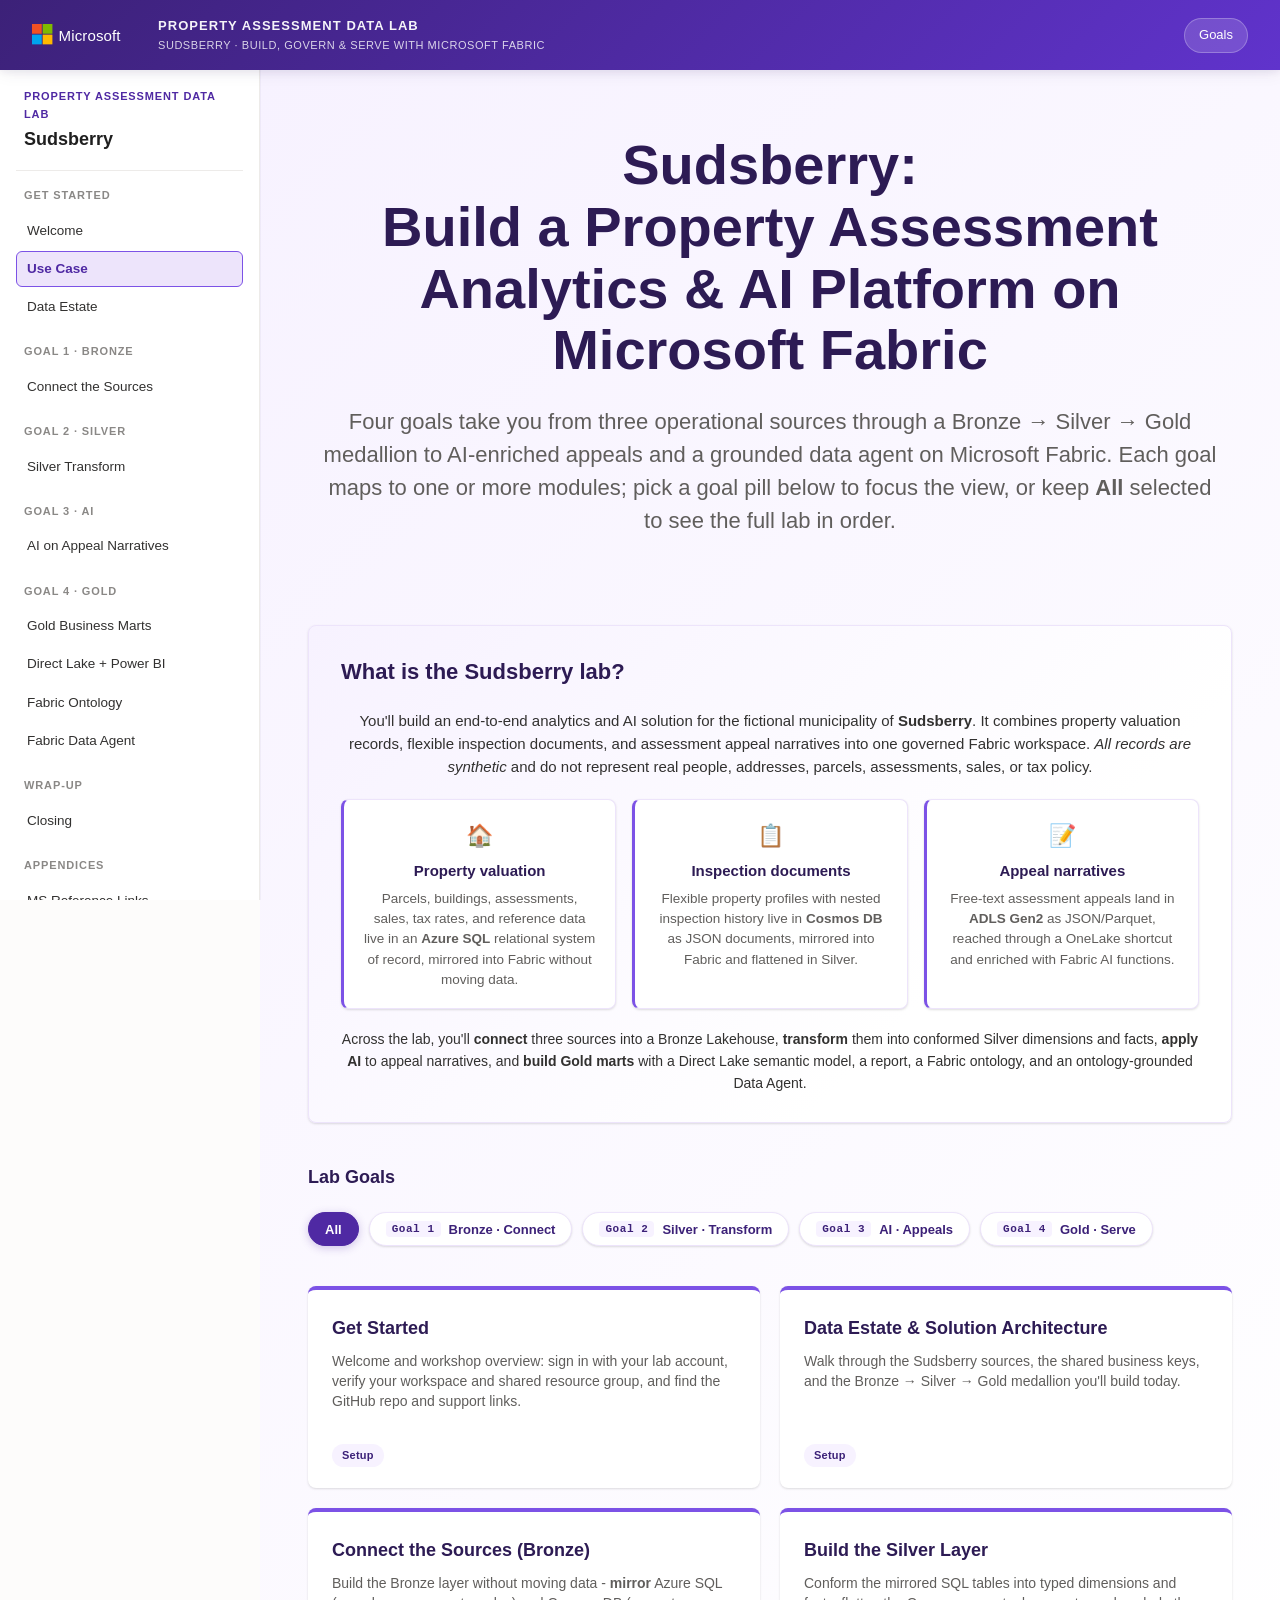
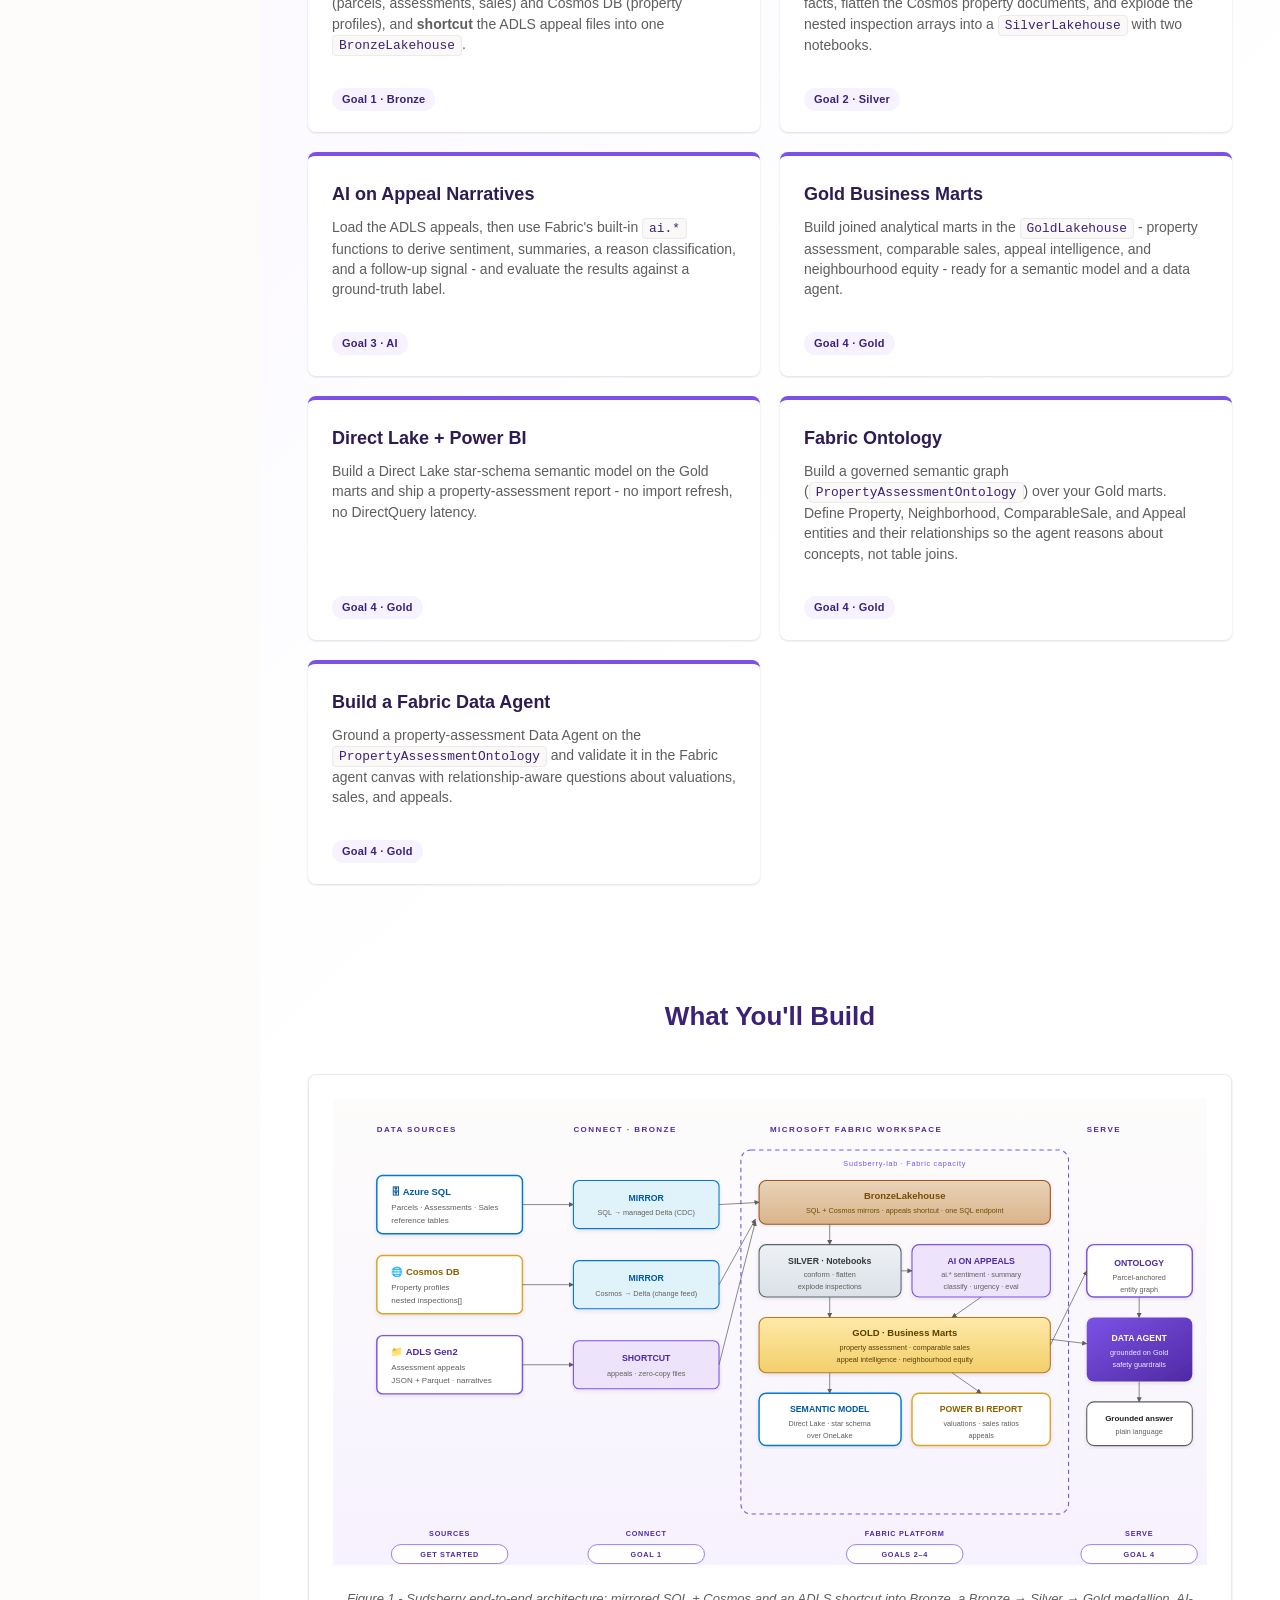
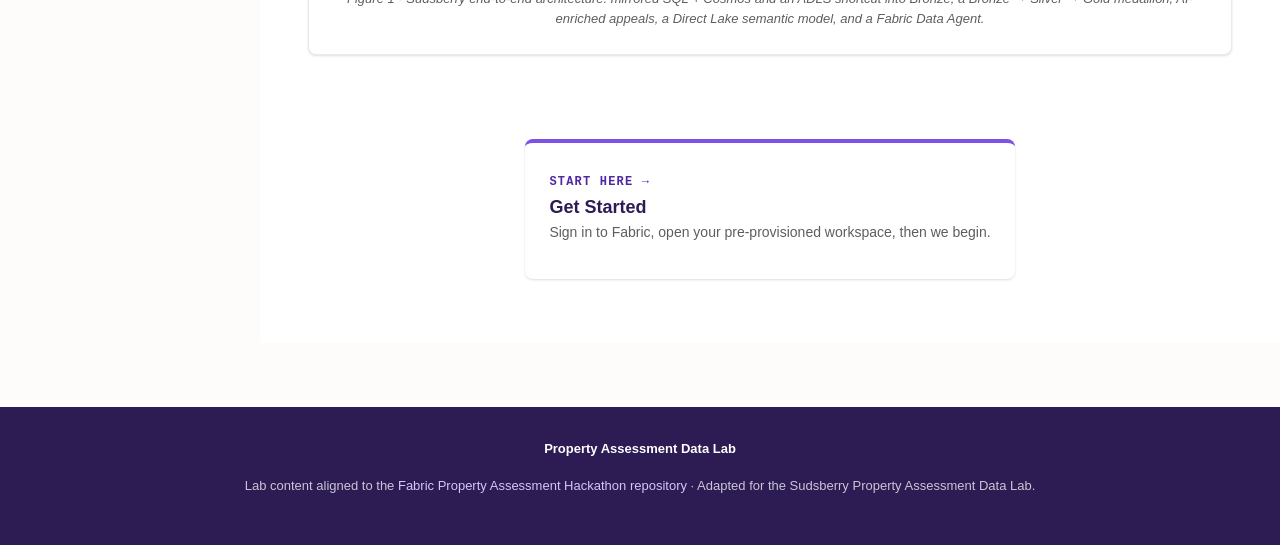
==== index.html @ 317b2f89 "Sudsberry Property Assessment Data Lab site" ====
<!DOCTYPE html>
<html lang="en">
<head>
    <meta charset="UTF-8" />
    <meta name="viewport" content="width=device-width, initial-scale=1.0" />
    <title>Property Assessment Data Lab - Hands-On Lab</title>
    <link rel="stylesheet" href="assets/css/data-lab.css" />
    <script src="assets/js/print.js" defer></script>
</head>
<body>

<header class="site-header">
    <div class="brand">
        <img class="ms-logo" src="assets/images/logo-msft.svg" alt="Microsoft" />
        <div>
            <div class="event-title">Property Assessment Data Lab</div>
            <div class="event-subtitle">Sudsberry &middot; Build, Govern &amp; Serve with Microsoft Fabric</div>
        </div>
    </div>
    <div class="module-pill">Goals</div>
</header>

<div class="cover">
    <h1>Sudsberry:<br/>Build a Property Assessment Analytics &amp; AI Platform on Microsoft Fabric</h1>
    <p class="cover-tagline">
        Four goals take you from three operational sources through a Bronze &rarr; Silver &rarr; Gold medallion
        to AI-enriched appeals and a grounded data agent on Microsoft Fabric. Each goal maps to one or more modules; pick a goal pill below
        to focus the view, or keep <strong>All</strong> selected to see the full lab in order.
    </p>

    <section class="use-case">
        <h2 class="use-case-heading">What is the Sudsberry lab?</h2>
        <p class="use-case-lead">
            You'll build an end-to-end analytics and AI solution for the fictional municipality of <strong>Sudsberry</strong>. It combines property valuation records, flexible inspection documents, and assessment appeal narratives into one governed Fabric workspace. <em>All records are synthetic</em> and do not represent real people, addresses, parcels, assessments, sales, or tax policy.
        </p>
        <div class="use-case-grid">
            <div class="use-case-card">
                <div class="uc-icon">🏠</div>
                <h3 class="uc-title">Property valuation</h3>
                <p class="uc-desc">Parcels, buildings, assessments, sales, tax rates, and reference data live in an <strong>Azure SQL</strong> relational system of record, mirrored into Fabric without moving data.</p>
            </div>
            <div class="use-case-card">
                <div class="uc-icon">📋</div>
                <h3 class="uc-title">Inspection documents</h3>
                <p class="uc-desc">Flexible property profiles with nested inspection history live in <strong>Cosmos DB</strong> as JSON documents, mirrored into Fabric and flattened in Silver.</p>
            </div>
            <div class="use-case-card">
                <div class="uc-icon">📝</div>
                <h3 class="uc-title">Appeal narratives</h3>
                <p class="uc-desc">Free-text assessment appeals land in <strong>ADLS Gen2</strong> as JSON/Parquet, reached through a OneLake shortcut and enriched with Fabric AI functions.</p>
            </div>
        </div>
        <p class="use-case-summary">
            Across the lab, you'll <strong>connect</strong> three sources into a Bronze Lakehouse, <strong>transform</strong> them into conformed Silver dimensions and facts, <strong>apply AI</strong> to appeal narratives, and <strong>build Gold marts</strong> with a Direct Lake semantic model, a report, a Fabric ontology, and an ontology-grounded Data Agent.
        </p>
    </section>

    <div class="goals-section">
        <h2 class="goals-heading">Lab Goals</h2>
        <div class="goal-pills" role="tablist" aria-label="Filter modules by goal">
            <button class="goal-pill active" type="button" data-goal="all"    aria-pressed="true">All</button>
            <button class="goal-pill"        type="button" data-goal="bronze" aria-pressed="false"><span class="gp-num">Goal 1</span> Bronze · Connect</button>
            <button class="goal-pill"        type="button" data-goal="silver" aria-pressed="false"><span class="gp-num">Goal 2</span> Silver · Transform</button>
            <button class="goal-pill"        type="button" data-goal="ai"     aria-pressed="false"><span class="gp-num">Goal 3</span> AI · Appeals</button>
            <button class="goal-pill"        type="button" data-goal="gold"   aria-pressed="false"><span class="gp-num">Goal 4</span> Gold · Serve</button>
        </div>
    </div>

    <div class="module-grid">

        <a class="module-card" data-goals="setup" href="module-0-setup.html">
            <h3 class="mc-title">Get Started</h3>
            <p class="mc-desc">
                Welcome and workshop overview: sign in with your lab account, verify your workspace and
                shared resource group, and find the GitHub repo and support links.
            </p>
            <div class="mc-goals"><span class="mc-goal-tag">Setup</span></div>
        </a>

        <a class="module-card" data-goals="setup" href="module-1-workspace-tour.html">
            <h3 class="mc-title">Data Estate &amp; Solution Architecture</h3>
            <p class="mc-desc">
                Walk through the Sudsberry sources, the shared business keys, and the
                Bronze &rarr; Silver &rarr; Gold medallion you'll build today.
            </p>
            <div class="mc-goals"><span class="mc-goal-tag">Setup</span></div>
        </a>

        <a class="module-card" data-goals="bronze" href="module-2-bronze-ingestion.html">
            <h3 class="mc-title">Connect the Sources (Bronze)</h3>
            <p class="mc-desc">
                Build the Bronze layer without moving data - <strong>mirror</strong> Azure SQL (parcels,
                assessments, sales) and Cosmos DB (property profiles), and <strong>shortcut</strong> the ADLS
                appeal files into one <code>BronzeLakehouse</code>.
            </p>
            <div class="mc-goals"><span class="mc-goal-tag">Goal 1 · Bronze</span></div>
        </a>

        <a class="module-card" data-goals="silver" href="module-3-silver-transform.html">
            <h3 class="mc-title">Build the Silver Layer</h3>
            <p class="mc-desc">
                Conform the mirrored SQL tables into typed dimensions and facts, flatten the Cosmos
                property documents, and explode the nested inspection arrays into a
                <code>SilverLakehouse</code> with two notebooks.
            </p>
            <div class="mc-goals"><span class="mc-goal-tag">Goal 2 · Silver</span></div>
        </a>

        <a class="module-card" data-goals="ai" href="module-4-ai-insights.html">
            <h3 class="mc-title">AI on Appeal Narratives</h3>
            <p class="mc-desc">
                Load the ADLS appeals, then use Fabric's built-in <code>ai.*</code> functions to derive
                sentiment, summaries, a reason classification, and a follow-up signal - and evaluate the results
                against a ground-truth label.
            </p>
            <div class="mc-goals"><span class="mc-goal-tag">Goal 3 · AI</span></div>
        </a>

        <a class="module-card" data-goals="gold" href="module-5-gold-marts.html">
            <h3 class="mc-title">Gold Business Marts</h3>
            <p class="mc-desc">
                Build joined analytical marts in the <code>GoldLakehouse</code> - property assessment,
                comparable sales, appeal intelligence, and neighbourhood equity - ready for a semantic
                model and a data agent.
            </p>
            <div class="mc-goals"><span class="mc-goal-tag">Goal 4 · Gold</span></div>
        </a>

        <a class="module-card" data-goals="gold" href="module-6-direct-lake.html">
            <h3 class="mc-title">Direct Lake + Power BI</h3>
            <p class="mc-desc">
                Build a Direct Lake star-schema semantic model on the Gold marts and ship a
                property-assessment report - no import refresh, no DirectQuery latency.
            </p>
            <div class="mc-goals"><span class="mc-goal-tag">Goal 4 · Gold</span></div>
        </a>

        <a class="module-card" data-goals="gold" href="module-7-ontologies.html">
            <h3 class="mc-title">Fabric Ontology</h3>
            <p class="mc-desc">
                Build a governed semantic graph (<code>PropertyAssessmentOntology</code>) over your Gold marts. Define
                Property, Neighborhood, ComparableSale, and Appeal entities and their relationships so the agent reasons
                about concepts, not table joins.
            </p>
            <div class="mc-goals"><span class="mc-goal-tag">Goal 4 · Gold</span></div>
        </a>

        <a class="module-card" data-goals="gold" href="module-8-data-agents.html">
            <h3 class="mc-title">Build a Fabric Data Agent</h3>
            <p class="mc-desc">
                Ground a property-assessment Data Agent on the <code>PropertyAssessmentOntology</code> and validate it in the
                Fabric agent canvas with relationship-aware questions about valuations, sales, and appeals.
            </p>
            <div class="mc-goals"><span class="mc-goal-tag">Goal 4 · Gold</span></div>
        </a>

    </div>

    <div style="margin-top: 64px; max-width: 1400px; width: 100%;">
        <h2 style="text-align: center; border: none;">What You'll Build</h2>
        <div class="diagram">
            <object type="image/svg+xml" data="assets/images/architecture-overview.svg" style="width:100%;">
                Architecture diagram
            </object>
            <div class="caption">
                Figure 1 - Sudsberry end-to-end architecture: mirrored SQL + Cosmos and an ADLS shortcut into Bronze,
                a Bronze &rarr; Silver &rarr; Gold medallion, AI-enriched appeals, a Direct Lake semantic model, and a Fabric Data Agent.
            </div>
        </div>
    </div>

    <div style="margin-top: 56px;">
        <a class="module-card" style="display:inline-block; min-width:280px;" href="module-0-setup.html">
            <span class="mc-number">START HERE →</span>
            <h3 class="mc-title">Get Started</h3>
            <p class="mc-desc">Sign in to Fabric, open your pre-provisioned workspace, then we begin.</p>
        </a>
    </div>
</div>

<footer class="site-footer">
    <p><span class="footer-brand">Property Assessment Data Lab</span></p>
    <p>Lab content aligned to the <a href="https://github.com/nickTinMicrosoft/fabric-hackathon-attendee-accessor">Fabric Property Assessment Hackathon repository</a> · Adapted for the Sudsberry Property Assessment Data Lab.</p>
</footer>

<script>
(function() {
    var pills = document.querySelectorAll('.goal-pill');
    var cards = document.querySelectorAll('.module-card[data-goals]');
    if (!pills.length || !cards.length) return;

    function applyFilter(goal) {
        cards.forEach(function(card) {
            var tags = (card.getAttribute('data-goals') || '').split(/\s+/);
            if (goal === 'all' || tags.indexOf(goal) !== -1) {
                card.classList.remove('hidden-by-goal');
            } else {
                card.classList.add('hidden-by-goal');
            }
        });
    }

    pills.forEach(function(pill) {
        pill.addEventListener('click', function() {
            pills.forEach(function(p) {
                p.classList.remove('active');
                p.setAttribute('aria-pressed', 'false');
            });
            pill.classList.add('active');
            pill.setAttribute('aria-pressed', 'true');
            applyFilter(pill.getAttribute('data-goal'));
        });
    });
})();
</script>

</body>
</html>
---- assets/css/data-lab.css ----
/* =================================================================
   UrbanPulse Data Lab Guide
   Brand stylesheet
   ================================================================= */

:root {
    /* Data Lab palette (purple primary) */
    --ms-purple-900: #2d1b54;
    --ms-purple-800: #3c2178;
    --ms-purple-700: #4f29a3;
    --ms-purple-600: #6033cc;
    --ms-purple-500: #7c52e6;
    --ms-purple-100: #ede4fb;
    --ms-purple-50:  #f7f2ff;

    /* Microsoft Fabric accent */
    --fabric-teal: #0078d4;
    --fabric-teal-dark: #005a9e;
    --fabric-cyan: #00b7c3;

    /* Status colors */
    --success: #107c10;
    --warning: #f7630c;
    --danger:  #d13438;
    --info:    #0078d4;

    /* Neutrals */
    --gray-900: #1f1f1f;
    --gray-800: #323130;
    --gray-700: #605e5c;
    --gray-600: #8a8886;
    --gray-300: #d2d0ce;
    --gray-200: #edebe9;
    --gray-100: #faf9f8;
    --gray-50:  #fdfcfb;
    --white:    #ffffff;

    /* Type scale */
    --font-sans: "Segoe UI", "Segoe UI Variable", -apple-system, BlinkMacSystemFont, Roboto, Helvetica, Arial, sans-serif;
    --font-mono: "Cascadia Code", "Cascadia Mono", "Consolas", "Courier New", monospace;

    /* Layout */
    --content-max: 1600px;
    --radius: 8px;
    --shadow-sm: 0 1px 2px rgba(0, 0, 0, 0.06), 0 1px 3px rgba(0, 0, 0, 0.08);
    --shadow-md: 0 2px 8px rgba(45, 27, 84, 0.08), 0 4px 16px rgba(45, 27, 84, 0.06);
    --shadow-lg: 0 8px 24px rgba(45, 27, 84, 0.12), 0 16px 48px rgba(45, 27, 84, 0.10);
}

/* ---------- Reset & base ---------- */
*, *::before, *::after { box-sizing: border-box; }

html { scroll-behavior: smooth; }

body {
    margin: 0;
    font-family: var(--font-sans);
    font-size: 16px;
    line-height: 1.6;
    color: var(--gray-900);
    background: var(--gray-50);
    -webkit-font-smoothing: antialiased;
}

/* ---------- Header bar ---------- */
.site-header {
    background: linear-gradient(135deg, var(--ms-purple-800) 0%, var(--ms-purple-600) 100%);
    color: var(--white);
    padding: 16px 32px;
    display: flex;
    align-items: center;
    justify-content: space-between;
    box-shadow: var(--shadow-md);
    position: sticky;
    top: 0;
    z-index: 100;
}

.site-header .brand {
    display: flex;
    align-items: center;
    gap: 16px;
}

.site-header .ms-logo {
    width: 110px;
    height: auto;
}

.site-header .event-title {
    font-size: 13px;
    font-weight: 600;
    text-transform: uppercase;
    letter-spacing: 0.08em;
    opacity: 0.95;
}

.site-header .event-subtitle {
    font-size: 11px;
    font-weight: 400;
    opacity: 0.8;
    text-transform: uppercase;
    letter-spacing: 0.05em;
}

.site-header .module-pill {
    background: rgba(255, 255, 255, 0.15);
    border: 1px solid rgba(255, 255, 255, 0.25);
    padding: 6px 14px;
    border-radius: 999px;
    font-size: 13px;
    font-weight: 500;
}

/* ---------- Page layout ---------- */
.page-wrap {
    max-width: var(--content-max);
    margin: 0 auto;
    padding: 48px 48px 96px;
}

.page-wrap.wide {
    max-width: 100%;
}

/* ---------- Module hero ---------- */
.module-hero {
    background: var(--white);
    border-radius: var(--radius);
    padding: 40px 48px;
    margin-bottom: 32px;
    box-shadow: var(--shadow-sm);
    border-left: 6px solid var(--ms-purple-600);
}

.module-hero .module-eyebrow {
    color: var(--ms-purple-700);
    font-size: 12px;
    font-weight: 700;
    text-transform: uppercase;
    letter-spacing: 0.12em;
    margin-bottom: 8px;
}

.module-hero h1 {
    margin: 0 0 12px;
    font-size: 36px;
    font-weight: 600;
    color: var(--ms-purple-900);
    line-height: 1.2;
}

.module-hero .lead {
    font-size: 18px;
    color: var(--gray-700);
    margin: 0;
    line-height: 1.5;
}

.module-meta {
    display: flex;
    gap: 24px;
    margin-top: 24px;
    padding-top: 20px;
    border-top: 1px solid var(--gray-200);
    flex-wrap: wrap;
}

.module-meta .meta-item {
    display: flex;
    align-items: center;
    gap: 8px;
    font-size: 14px;
    color: var(--gray-700);
}

.module-meta .meta-item strong {
    color: var(--gray-900);
    font-weight: 600;
}

.module-meta .meta-icon {
    color: var(--ms-purple-600);
    font-size: 18px;
}

/* ---------- Section ---------- */
section { margin-bottom: 40px; }

h2 {
    font-size: 26px;
    font-weight: 600;
    color: var(--ms-purple-800);
    margin: 48px 0 16px;
    padding-bottom: 8px;
    border-bottom: 2px solid var(--ms-purple-100);
}

h3 {
    font-size: 20px;
    font-weight: 600;
    color: var(--gray-900);
    margin: 32px 0 12px;
}

h4 {
    font-size: 16px;
    font-weight: 600;
    color: var(--ms-purple-700);
    margin: 24px 0 8px;
    text-transform: uppercase;
    letter-spacing: 0.04em;
}

p { margin: 0 0 16px; }

ul, ol { padding-left: 24px; margin: 0 0 16px; }
li { margin-bottom: 8px; }

a {
    color: var(--fabric-teal);
    text-decoration: none;
    border-bottom: 1px solid transparent;
    transition: border-color 0.15s ease;
}
a:hover { border-bottom-color: var(--fabric-teal); }

/* ---------- Code ---------- */
code {
    font-family: var(--font-mono);
    font-size: 0.92em;
    background: var(--gray-100);
    color: var(--ms-purple-800);
    padding: 2px 6px;
    border-radius: 4px;
    border: 1px solid var(--gray-200);
}

pre {
    font-family: var(--font-mono);
    font-size: 13.5px;
    line-height: 1.6;
    background: var(--gray-900);
    color: #e6e6e6;
    padding: 18px 22px;
    border-radius: var(--radius);
    overflow-x: auto;
    margin: 16px 0 24px;
    box-shadow: var(--shadow-sm);
}

pre code {
    background: none;
    color: inherit;
    padding: 0;
    border: none;
    font-size: inherit;
}

/* Language badge on code blocks */
.code-block {
    position: relative;
    margin: 16px 0 24px;
}
.code-block .lang-badge {
    position: absolute;
    top: 10px;
    right: 12px;
    font-size: 11px;
    text-transform: uppercase;
    letter-spacing: 0.08em;
    background: rgba(124, 82, 230, 0.25);
    color: #d4c5fa;
    padding: 3px 10px;
    border-radius: 4px;
    font-family: var(--font-sans);
    font-weight: 600;
}
.code-block pre { margin: 0; }

/* Copy button on code blocks */
.code-block .copy-btn {
    position: absolute;
    top: 38px;
    right: 12px;
    display: inline-flex;
    align-items: center;
    gap: 6px;
    font-size: 11px;
    text-transform: uppercase;
    letter-spacing: 0.06em;
    background: rgba(255, 255, 255, 0.08);
    color: #d4c5fa;
    border: 1px solid rgba(212, 197, 250, 0.35);
    padding: 4px 10px;
    border-radius: 4px;
    font-family: var(--font-sans);
    font-weight: 600;
    cursor: pointer;
    transition: background 0.15s ease, color 0.15s ease, border-color 0.15s ease;
}
.code-block .copy-btn:hover {
    background: rgba(124, 82, 230, 0.35);
    color: #fff;
    border-color: rgba(212, 197, 250, 0.7);
}
.code-block .copy-btn.copied {
    background: rgba(76, 175, 80, 0.25);
    color: #c5f0c8;
    border-color: rgba(197, 240, 200, 0.5);
}
.code-block .copy-btn .copy-icon { font-size: 12px; }

/* Download button on code blocks - mirrors .copy-btn, sits to its left */
.code-block .download-btn {
    position: absolute;
    top: 38px;
    right: 90px;
    display: inline-flex;
    align-items: center;
    gap: 6px;
    font-size: 11px;
    text-transform: uppercase;
    letter-spacing: 0.06em;
    background: rgba(255, 255, 255, 0.08);
    color: #d4c5fa;
    border: 1px solid rgba(212, 197, 250, 0.35);
    padding: 4px 10px;
    border-radius: 4px;
    font-family: var(--font-sans);
    font-weight: 600;
    cursor: pointer;
    transition: background 0.15s ease, color 0.15s ease, border-color 0.15s ease;
}
.code-block .download-btn:hover {
    background: rgba(124, 82, 230, 0.35);
    color: #fff;
    border-color: rgba(212, 197, 250, 0.7);
}
.code-block .download-btn.downloaded {
    background: rgba(76, 175, 80, 0.25);
    color: #c5f0c8;
    border-color: rgba(197, 240, 200, 0.5);
}
.code-block .download-btn .dl-icon { font-size: 12px; }

@media print {
    .code-block .copy-btn,
    .code-block .download-btn { display: none; }
}

/* Support call-to-action button (additive; mirrors theme purple) */
.support-btn {
    display: inline-flex;
    align-items: center;
    gap: 8px;
    padding: 10px 18px;
    background: #7c52e6;
    color: #fff;
    border-radius: 8px;
    font-weight: 600;
    font-size: 14px;
    text-decoration: none;
    transition: background 0.15s ease;
}
.support-btn:hover { background: #4f29a3; }

/* ---------- Tables ---------- */
table {
    width: 100%;
    border-collapse: collapse;
    margin: 20px 0;
    font-size: 14px;
    background: var(--white);
    border-radius: var(--radius);
    overflow: hidden;
    box-shadow: var(--shadow-sm);
}

thead { background: var(--ms-purple-50); }

th {
    text-align: left;
    padding: 12px 16px;
    font-weight: 600;
    color: var(--ms-purple-800);
    border-bottom: 2px solid var(--ms-purple-100);
    font-size: 13px;
    text-transform: uppercase;
    letter-spacing: 0.04em;
}

td {
    padding: 12px 16px;
    border-bottom: 1px solid var(--gray-200);
    vertical-align: top;
}

tr:last-child td { border-bottom: none; }
tr:hover td { background: var(--gray-50); }

/* ---------- Steps ---------- */
.step-list {
    counter-reset: step-counter;
    list-style: none;
    padding: 0;
    margin: 24px 0;
}

.step-list > li {
    counter-increment: step-counter;
    background: var(--white);
    border: 1px solid var(--gray-200);
    border-radius: var(--radius);
    padding: 20px 24px 20px 76px;
    margin-bottom: 16px;
    position: relative;
    box-shadow: var(--shadow-sm);
    transition: box-shadow 0.15s ease;
}

.step-list > li:hover { box-shadow: var(--shadow-md); }

.step-list > li::before {
    content: counter(step-counter);
    position: absolute;
    left: 20px;
    top: 18px;
    width: 40px;
    height: 40px;
    border-radius: 50%;
    background: linear-gradient(135deg, var(--ms-purple-700), var(--ms-purple-500));
    color: var(--white);
    font-weight: 700;
    font-size: 18px;
    display: flex;
    align-items: center;
    justify-content: center;
    box-shadow: 0 2px 6px rgba(124, 82, 230, 0.3);
}

.step-list .step-title {
    font-weight: 600;
    font-size: 17px;
    color: var(--gray-900);
    margin: 0 0 8px;
}

.step-list .step-body { color: var(--gray-800); }
.step-list .step-body p:last-child { margin-bottom: 0; }

/* ---------- Callout boxes ---------- */
.callout {
    border-radius: var(--radius);
    padding: 16px 20px;
    margin: 20px 0;
    display: flex;
    gap: 14px;
    align-items: flex-start;
    border-left: 4px solid;
    font-size: 15px;
}

.callout .callout-icon {
    font-size: 20px;
    line-height: 1.4;
    flex-shrink: 0;
}

.callout .callout-content { flex: 1; }
.callout .callout-content p:last-child { margin-bottom: 0; }
.callout .callout-content strong { font-weight: 600; }

.callout.info {
    background: #eff6fc;
    border-color: var(--info);
    color: #053e64;
}
.callout.info .callout-icon { color: var(--info); }

.callout.tip {
    background: #f3f9f1;
    border-color: var(--success);
    color: #0b4509;
}
.callout.tip .callout-icon { color: var(--success); }

.callout.warning {
    background: #fff8f0;
    border-color: var(--warning);
    color: #6e3403;
}
.callout.warning .callout-icon { color: var(--warning); }

.callout.danger {
    background: #fdf3f4;
    border-color: var(--danger);
    color: #6e1b1d;
}
.callout.danger .callout-icon { color: var(--danger); }

.callout.purple {
    background: var(--ms-purple-50);
    border-color: var(--ms-purple-600);
    color: var(--ms-purple-900);
}
.callout.purple .callout-icon { color: var(--ms-purple-700); }

/* ---------- Validation block ---------- */
.validation {
    background: linear-gradient(135deg, #f3f9f1 0%, #ebf6e8 100%);
    border: 1px solid #b6dca8;
    border-radius: var(--radius);
    padding: 20px 24px;
    margin: 24px 0;
}
.validation h4 {
    color: var(--success);
    margin-top: 0;
}
.validation h4::before {
    content: "✓ ";
    font-weight: 900;
}

/* ---------- Screenshot frame ---------- */
.screenshot {
    margin: 24px 0;
    border-radius: var(--radius);
    overflow: hidden;
    box-shadow: var(--shadow-md);
    border: 1px solid var(--gray-200);
    background: var(--white);
}

.screenshot img {
    width: 100%;
    display: block;
}

.screenshot .caption {
    padding: 12px 18px;
    background: var(--gray-100);
    font-size: 13px;
    color: var(--gray-700);
    border-top: 1px solid var(--gray-200);
}

.screenshot.placeholder .placeholder-body {
    aspect-ratio: 16 / 9;
    background: repeating-linear-gradient(
        45deg,
        var(--ms-purple-50),
        var(--ms-purple-50) 10px,
        var(--white) 10px,
        var(--white) 20px
    );
    display: flex;
    align-items: center;
    justify-content: center;
    flex-direction: column;
    gap: 10px;
    color: var(--ms-purple-700);
    text-align: center;
    padding: 24px;
}

.screenshot.placeholder .placeholder-body .ph-icon {
    font-size: 40px;
    opacity: 0.6;
}

.screenshot.placeholder .placeholder-body .ph-title {
    font-weight: 600;
    font-size: 16px;
}

.screenshot.placeholder .placeholder-body .ph-meta {
    font-size: 12px;
    color: var(--gray-700);
    font-family: var(--font-mono);
    background: rgba(255, 255, 255, 0.8);
    padding: 4px 10px;
    border-radius: 4px;
}

/* ---------- Architecture diagram frame ---------- */
.diagram {
    margin: 28px 0;
    background: var(--white);
    border-radius: var(--radius);
    padding: 24px;
    box-shadow: var(--shadow-sm);
    border: 1px solid var(--gray-200);
    text-align: center;
}

.diagram img, .diagram svg { max-width: 100%; height: auto; }

.diagram .caption {
    margin-top: 16px;
    font-size: 13px;
    color: var(--gray-700);
    font-style: italic;
}

/* ---------- Pills / badges ---------- */
.pill {
    display: inline-block;
    padding: 3px 10px;
    border-radius: 999px;
    font-size: 11px;
    font-weight: 600;
    text-transform: uppercase;
    letter-spacing: 0.06em;
    background: var(--ms-purple-100);
    color: var(--ms-purple-800);
    margin-right: 6px;
}

.pill.lakehouse { background: #e1f3fa; color: #003e6b; }
.pill.warehouse { background: #fef0e8; color: #6e3403; }
.pill.eventhouse { background: #f0e8fb; color: var(--ms-purple-800); }
.pill.eventstream { background: #e6f8ee; color: #0b4509; }
.pill.kql { background: #fff4ce; color: #614a00; }
.pill.notebook { background: #fde7f3; color: #621441; }
.pill.agent { background: linear-gradient(90deg, #ede4fb, #c8e1f7); color: var(--ms-purple-900); }
.pill.report { background: #fef0e8; color: #6e3403; }

/* ---------- Module nav (footer) ---------- */
.module-nav {
    display: flex;
    justify-content: space-between;
    gap: 16px;
    margin-top: 64px;
    padding-top: 32px;
    border-top: 2px solid var(--ms-purple-100);
}

.nav-card {
    flex: 1;
    background: var(--white);
    padding: 20px 24px;
    border-radius: var(--radius);
    border: 1px solid var(--gray-200);
    text-decoration: none;
    transition: all 0.2s ease;
    box-shadow: var(--shadow-sm);
}

.nav-card:hover {
    transform: translateY(-2px);
    box-shadow: var(--shadow-md);
    border-color: var(--ms-purple-500);
    border-bottom-color: var(--ms-purple-500);
}

.nav-card.next { text-align: right; }

.nav-card .nav-direction {
    font-size: 11px;
    text-transform: uppercase;
    letter-spacing: 0.1em;
    color: var(--gray-700);
    margin-bottom: 4px;
}

.nav-card .nav-title {
    font-size: 16px;
    font-weight: 600;
    color: var(--ms-purple-800);
}

.nav-card.placeholder {
    opacity: 0.4;
    pointer-events: none;
}

/* ---------- Cover page specific ---------- */
.cover {
    min-height: calc(100vh - 80px);
    display: flex;
    flex-direction: column;
    align-items: center;
    justify-content: center;
    text-align: center;
    padding: 64px 48px;
    margin-left: var(--lab-nav-width, 0px);
    background: linear-gradient(135deg, var(--ms-purple-50) 0%, var(--white) 60%);
}

.cover .cover-eyebrow {
    color: var(--ms-purple-700);
    font-size: 14px;
    font-weight: 700;
    text-transform: uppercase;
    letter-spacing: 0.18em;
    margin-bottom: 16px;
}

.cover h1 {
    font-size: 56px;
    line-height: 1.1;
    color: var(--ms-purple-900);
    max-width: 1100px;
    margin: 0 0 24px;
    font-weight: 600;
}

.cover .cover-tagline {
    font-size: 22px;
    color: var(--gray-700);
    max-width: 900px;
    margin: 0 0 48px;
    line-height: 1.5;
}

.cover-meta {
    display: flex;
    gap: 40px;
    margin-bottom: 48px;
    flex-wrap: wrap;
    justify-content: center;
}

.cover-meta .meta-block {
    text-align: center;
}

.cover-meta .meta-label {
    font-size: 11px;
    text-transform: uppercase;
    letter-spacing: 0.1em;
    color: var(--ms-purple-700);
    margin-bottom: 6px;
    font-weight: 600;
}

.cover-meta .meta-value {
    font-size: 18px;
    font-weight: 600;
    color: var(--gray-900);
}

/* Module cards on cover */
.module-grid {
    display: grid;
    grid-template-columns: repeat(auto-fit, minmax(300px, 1fr));
    gap: 20px;
    width: 100%;
    max-width: 1400px;
    margin-top: 32px;
}

.module-card {
    background: var(--white);
    border-radius: var(--radius);
    padding: 24px 24px 20px;
    box-shadow: var(--shadow-sm);
    border-top: 4px solid var(--ms-purple-500);
    text-decoration: none;
    text-align: left;
    transition: all 0.2s ease;
    display: flex;
    flex-direction: column;
    gap: 8px;
    color: inherit;
}

.module-card:hover {
    transform: translateY(-4px);
    box-shadow: var(--shadow-lg);
    border-bottom-color: transparent;
}

.module-card .mc-number {
    font-family: var(--font-mono);
    font-size: 12px;
    color: var(--ms-purple-700);
    font-weight: 600;
    letter-spacing: 0.1em;
}

.module-card .mc-title {
    font-size: 18px;
    font-weight: 600;
    color: var(--ms-purple-900);
    margin: 0;
}

.module-card .mc-desc {
    font-size: 14px;
    color: var(--gray-700);
    line-height: 1.45;
    flex: 1;
}

.module-card .mc-time {
    font-size: 12px;
    color: var(--gray-700);
    margin-top: 8px;
    padding-top: 12px;
    border-top: 1px solid var(--gray-200);
}

.module-card .mc-time strong { color: var(--ms-purple-800); }

/* Goal tag inside each card */
.module-card .mc-goals {
    margin-top: 8px;
    display: flex;
    flex-wrap: wrap;
    gap: 6px;
}
.module-card .mc-goal-tag {
    display: inline-block;
    padding: 3px 10px;
    background: var(--ms-purple-50);
    color: var(--ms-purple-800);
    border-radius: 999px;
    font-size: 11px;
    font-weight: 600;
    letter-spacing: 0.02em;
}
.module-card.optional {
    border-top-style: dashed;
    border-top-color: var(--gray-300);
}
.module-card.optional .mc-number {
    color: var(--gray-700);
}
.module-card.hidden-by-goal {
    display: none;
}

/* Download links in data-downloads appendix */
.download-link {
    display: inline-flex;
    align-items: center;
    gap: 6px;
    padding: 6px 12px;
    border-radius: 999px;
    background: var(--ms-purple-50);
    color: var(--ms-purple-800);
    border: 1px solid var(--ms-purple-100);
    font-size: 13px;
    font-weight: 600;
    text-decoration: none;
    transition: all 0.15s ease;
}
.download-link:hover {
    background: var(--ms-purple-700);
    color: var(--white);
    border-color: var(--ms-purple-700);
    text-decoration: none;
}

/* Bundle download card on data-downloads appendix */
.bundle-card {
    display: flex;
    align-items: center;
    gap: 24px;
    padding: 24px 28px;
    margin: 24px 0 8px;
    border-radius: var(--radius);
    background: linear-gradient(135deg, var(--ms-purple-700), var(--ms-purple-900));
    color: var(--white);
    box-shadow: var(--shadow-lg);
    flex-wrap: wrap;
}
.bundle-card .bundle-text {
    flex: 1 1 320px;
    min-width: 280px;
}
.bundle-card h2 {
    margin: 0 0 6px;
    color: var(--white);
    border: none;
    padding: 0;
    font-size: 22px;
}
.bundle-card p {
    margin: 0 0 4px;
    color: rgba(255,255,255,0.92);
    font-size: 14px;
    line-height: 1.5;
}
.bundle-card .bundle-meta {
    margin-top: 6px;
    font-size: 12px;
    color: rgba(255,255,255,0.75);
    font-family: var(--font-mono);
}
.bundle-card .bundle-meta code {
    background: rgba(255,255,255,0.12);
    color: var(--white);
    padding: 1px 6px;
    border-radius: 4px;
}
.bundle-download {
    display: inline-flex;
    align-items: center;
    gap: 10px;
    padding: 14px 22px;
    border-radius: 999px;
    background: var(--white);
    color: var(--ms-purple-800);
    font-size: 15px;
    font-weight: 700;
    text-decoration: none;
    box-shadow: 0 4px 14px rgba(0,0,0,0.18);
    transition: transform 0.15s ease, box-shadow 0.15s ease;
    white-space: nowrap;
}
.bundle-download:hover {
    transform: translateY(-2px);
    box-shadow: 0 6px 20px rgba(0,0,0,0.25);
    text-decoration: none;
}
.bundle-download-icon {
    font-size: 18px;
    line-height: 1;
}

.bundle-details {
    margin: 16px 0 24px;
    border-top: 1px solid var(--gray-200);
    padding-top: 12px;
}
.bundle-details > summary {
    cursor: pointer;
    font-weight: 600;
    color: var(--ms-purple-800);
    padding: 8px 0;
    list-style: none;
    user-select: none;
}
.bundle-details > summary::-webkit-details-marker { display: none; }
.bundle-details > summary::before {
    content: "▸ ";
    display: inline-block;
    transition: transform 0.15s ease;
    margin-right: 4px;
    color: var(--ms-purple-700);
}
.bundle-details[open] > summary::before {
    transform: rotate(90deg);
}

/* Use case overview on home */
.use-case {
    width: 100%;
    max-width: 1400px;
    margin: 40px 0 8px;
    padding: 28px 32px;
    background: linear-gradient(135deg, var(--ms-purple-50) 0%, var(--white) 70%);
    border: 1px solid var(--ms-purple-100);
    border-radius: var(--radius);
    box-shadow: var(--shadow-sm);
}
.use-case-heading {
    font-size: 22px;
    font-weight: 700;
    color: var(--ms-purple-900);
    margin: 0 0 12px;
    border: none;
    text-align: left;
}
.use-case-lead {
    font-size: 15px;
    color: var(--gray-800);
    line-height: 1.55;
    margin: 0 0 20px;
}
.use-case-grid {
    display: grid;
    grid-template-columns: repeat(auto-fit, minmax(260px, 1fr));
    gap: 16px;
    margin: 16px 0 20px;
}
.use-case-card {
    background: var(--white);
    border: 1px solid var(--ms-purple-100);
    border-left: 3px solid var(--ms-purple-500);
    border-radius: var(--radius);
    padding: 18px 20px;
    box-shadow: var(--shadow-sm);
}
.use-case-card .uc-icon {
    font-size: 22px;
    margin-bottom: 6px;
}
.use-case-card .uc-title {
    font-size: 15px;
    font-weight: 600;
    color: var(--ms-purple-900);
    margin: 0 0 6px;
}
.use-case-card .uc-desc {
    font-size: 13.5px;
    color: var(--gray-700);
    line-height: 1.5;
    margin: 0;
}
.use-case-summary {
    font-size: 14px;
    color: var(--gray-800);
    line-height: 1.55;
    margin: 4px 0 0;
}

/* Goals filter section */
.goals-section {
    width: 100%;
    max-width: 1400px;
    margin: 32px 0 8px;
}
.goals-heading {
    font-size: 18px;
    font-weight: 600;
    color: var(--ms-purple-900);
    margin: 0 0 12px;
    border: none;
    text-align: left;
}
.goal-pills {
    display: flex;
    flex-wrap: wrap;
    gap: 10px;
}
.goal-pill {
    appearance: none;
    border: 1.5px solid var(--ms-purple-100);
    background: var(--white);
    color: var(--ms-purple-800);
    padding: 8px 16px;
    border-radius: 999px;
    font-size: 13px;
    font-weight: 600;
    font-family: inherit;
    cursor: pointer;
    display: inline-flex;
    align-items: center;
    gap: 8px;
    transition: all 0.15s ease;
    box-shadow: var(--shadow-sm);
}
.goal-pill:hover {
    border-color: var(--ms-purple-500);
    color: var(--ms-purple-900);
    transform: translateY(-1px);
}
.goal-pill.active {
    background: var(--ms-purple-700);
    color: var(--white);
    border-color: var(--ms-purple-700);
    box-shadow: 0 2px 8px rgba(79, 41, 163, 0.25);
}
.goal-pill .gp-num {
    font-family: var(--font-mono);
    font-size: 11px;
    background: var(--ms-purple-50);
    color: var(--ms-purple-800);
    padding: 2px 6px;
    border-radius: 4px;
    font-weight: 700;
    letter-spacing: 0.05em;
}
.goal-pill.active .gp-num {
    background: rgba(255,255,255,0.18);
    color: var(--white);
}
.goal-pill .gp-tag {
    font-size: 10px;
    font-weight: 700;
    letter-spacing: 0.06em;
    text-transform: uppercase;
    color: var(--gray-700);
    border: 1px solid var(--gray-300);
    border-radius: 4px;
    padding: 1px 6px;
    margin-left: 4px;
}
.goal-pill.active .gp-tag {
    color: var(--white);
    border-color: rgba(255,255,255,0.5);
}
.goal-pill.optional {
    border-style: dashed;
}

/* ---------- Goal-based color coding (cards + pills) ---------- */
/* Setup (M0, M1) keeps the default purple top border (--ms-purple-500). */

/* Goal tags and filter-pill numbers use a single neutral color (the base
   purple defined on .mc-goal-tag / .gp-num); no per-goal color coding. */

/* When a goal pill is active, override the gp-num so it stays readable on the
   purple-filled active background. */
.goal-pill.active .gp-num {
    background: rgba(255, 255, 255, 0.18) !important;
    color: var(--white) !important;
}

/* Optional cards keep the dashed border but inherit the goal color above. */
.module-card.optional { border-top-style: dashed; }

/* Domain accent - Smart City scenario (kept for back-compat where used) */
.module-card.health      { border-top-color: #d13438; }
.module-card.transit     { border-top-color: var(--fabric-teal); }
.module-card.airspace    { border-top-color: var(--fabric-cyan); }

/* ---------- Two column ---------- */
.two-col {
    display: grid;
    grid-template-columns: 1fr 1fr;
    gap: 24px;
    margin: 24px 0;
}
@media (max-width: 720px) {
    .two-col { grid-template-columns: 1fr; }
}

/* ---------- Domain stripe (Module 5 etc.) ---------- */
.domain-block {
    background: var(--white);
    border-radius: var(--radius);
    box-shadow: var(--shadow-sm);
    border-left: 6px solid var(--ms-purple-600);
    padding: 24px 28px;
    margin: 24px 0;
}
.domain-block.health { border-left-color: #d13438; }
.domain-block.transit { border-left-color: var(--fabric-teal); }
.domain-block.airspace { border-left-color: var(--fabric-cyan); }

.domain-block .domain-label {
    font-size: 12px;
    text-transform: uppercase;
    letter-spacing: 0.12em;
    font-weight: 700;
    margin-bottom: 4px;
}
.domain-block.health .domain-label { color: #d13438; }
.domain-block.transit .domain-label { color: var(--fabric-teal-dark); }
.domain-block.airspace .domain-label { color: #006e76; }

.domain-block h3 { margin-top: 0; }

/* ---------- Footer ---------- */
.site-footer {
    background: var(--ms-purple-900);
    color: rgba(255, 255, 255, 0.75);
    padding: 32px;
    text-align: center;
    font-size: 13px;
    margin-top: 64px;
}
.site-footer a { color: #d4c5fa; }
.site-footer .footer-brand { font-weight: 600; color: var(--white); }

/* ---------- Print / PDF rules ---------- */
@media print {
    @page {
        margin: 16mm 14mm 18mm 14mm;
    }

    body {
        background: var(--white) !important;
        color: var(--gray-900);
        font-size: 11pt;
    }

    .site-header {
        position: static;
        box-shadow: none;
        background: var(--ms-purple-800) !important;
        -webkit-print-color-adjust: exact;
        print-color-adjust: exact;
        padding: 10px 16px;
    }

    .page-wrap {
        max-width: 100%;
        padding: 16px 0 0;
    }

    .module-hero {
        box-shadow: none;
        border: 1px solid var(--gray-300);
        page-break-inside: avoid;
    }

    h1 { page-break-after: avoid; }
    h2 { page-break-after: avoid; page-break-before: auto; }
    h3, h4 { page-break-after: avoid; }
    pre, table, .callout, .step-list > li, .screenshot, .diagram, .validation {
        page-break-inside: avoid;
    }

    .step-list > li { box-shadow: none; }

    .module-nav, .site-footer { display: none; }

    a { color: var(--ms-purple-800); border: none; }
    a[href^="http"]:after {
        content: " (" attr(href) ")";
        font-size: 9pt;
        color: var(--gray-700);
    }

    pre {
        background: #f4f4f4 !important;
        color: #1f1f1f !important;
        border: 1px solid var(--gray-300);
        font-size: 9.5pt;
    }

    .pill, .module-meta .meta-icon {
        -webkit-print-color-adjust: exact;
        print-color-adjust: exact;
    }

    /* hide the sidebar in print */
    .lab-nav, .lab-nav-toggle { display: none !important; }
    body.has-lab-nav .page-wrap { margin-left: auto !important; }
}

/* All-modules combined view */
body.combined .module-section {
    page-break-before: always;
}
body.combined .module-section:first-of-type {
    page-break-before: auto;
}

/* =============================================================
   Lab navigation sidebar (injected by print.js on every page)
   ============================================================= */
:root {
    --lab-nav-width: 260px;
}

.lab-nav {
    position: fixed;
    top: 64px; /* below sticky header */
    left: 0;
    width: var(--lab-nav-width);
    height: calc(100vh - 64px);
    overflow-y: auto;
    background: var(--white);
    border-right: 1px solid var(--gray-200);
    padding: 24px 16px 32px;
    z-index: 90;
    box-shadow: 1px 0 0 rgba(45, 27, 84, 0.04);
}

.lab-nav-header {
    padding: 0 8px 16px;
    border-bottom: 1px solid var(--gray-200);
    margin-bottom: 16px;
}

.lab-nav-eyebrow {
    font-size: 11px;
    font-weight: 600;
    text-transform: uppercase;
    letter-spacing: 0.08em;
    color: var(--ms-purple-700);
}

.lab-nav-title {
    font-size: 18px;
    font-weight: 700;
    color: var(--gray-900);
    margin-top: 2px;
}

.lab-nav-group {
    margin-bottom: 18px;
}

.lab-nav-group-title {
    font-size: 11px;
    font-weight: 600;
    text-transform: uppercase;
    letter-spacing: 0.08em;
    color: var(--gray-600);
    padding: 0 8px 8px;
}

.lab-nav-link {
    display: flex;
    align-items: center;
    gap: 10px;
    padding: 8px 10px;
    border-radius: 6px;
    text-decoration: none;
    color: var(--gray-800);
    font-size: 13.5px;
    line-height: 1.35;
    border: 1px solid transparent;
    margin-bottom: 2px;
    transition: background 0.12s, color 0.12s, border-color 0.12s;
}

.lab-nav-link:hover {
    background: var(--ms-purple-50);
    color: var(--ms-purple-700);
}

.lab-nav-link.active {
    background: var(--ms-purple-100);
    color: var(--ms-purple-700);
    border-color: var(--ms-purple-500);
    font-weight: 600;
}

.lab-nav-badge {
    flex-shrink: 0;
    width: 28px;
    height: 22px;
    display: inline-flex;
    align-items: center;
    justify-content: center;
    border-radius: 4px;
    background: var(--gray-100);
    border: 1px solid var(--gray-200);
    font-family: var(--font-mono);
    font-size: 10.5px;
    font-weight: 600;
    color: var(--gray-700);
}

.lab-nav-link.active .lab-nav-badge {
    background: var(--ms-purple-600);
    color: var(--white);
    border-color: var(--ms-purple-600);
}

.lab-nav-label {
    flex: 1;
}

/* Shift page content to make room for the sidebar */
body.has-lab-nav .page-wrap {
    margin-left: var(--lab-nav-width);
    max-width: calc(var(--content-max) - var(--lab-nav-width));
}

body.has-lab-nav .site-header,
body.has-lab-nav .site-footer {
    /* header/footer span full width - no change needed */
}

/* Mobile / narrow viewports - sidebar collapses, toggle button appears */
.lab-nav-toggle {
    display: none;
    position: fixed;
    bottom: 20px;
    left: 20px;
    z-index: 110;
    background: var(--ms-purple-700);
    color: var(--white);
    border: none;
    padding: 12px 18px;
    border-radius: 999px;
    font-family: var(--font-sans);
    font-size: 14px;
    font-weight: 600;
    cursor: pointer;
    box-shadow: var(--shadow-md);
}

.lab-nav-toggle:hover {
    background: var(--ms-purple-600);
}

@media (max-width: 1100px) {
    .lab-nav {
        transform: translateX(-100%);
        transition: transform 0.2s ease;
    }
    body.lab-nav-open .lab-nav {
        transform: translateX(0);
    }
    body.has-lab-nav .page-wrap {
        margin-left: auto;
        max-width: var(--content-max);
    }
    .lab-nav-toggle {
        display: inline-block;
    }
}
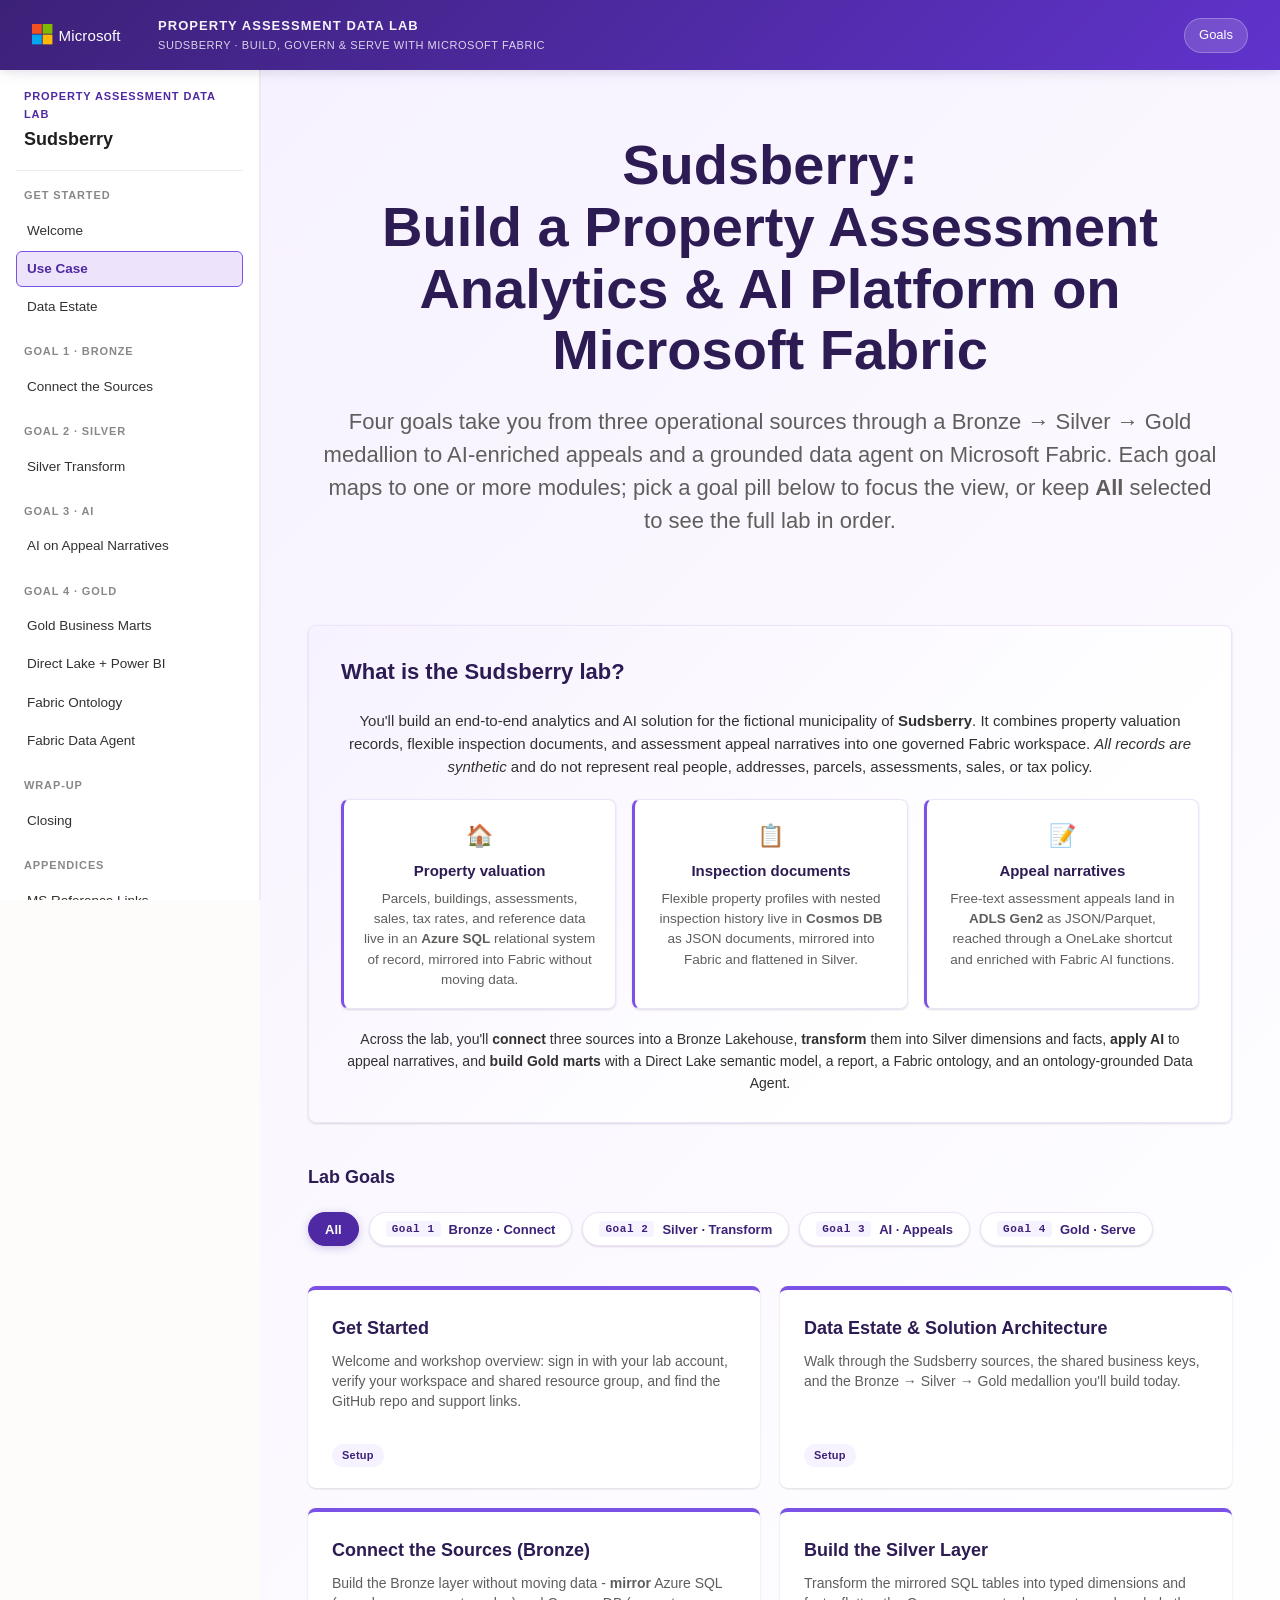
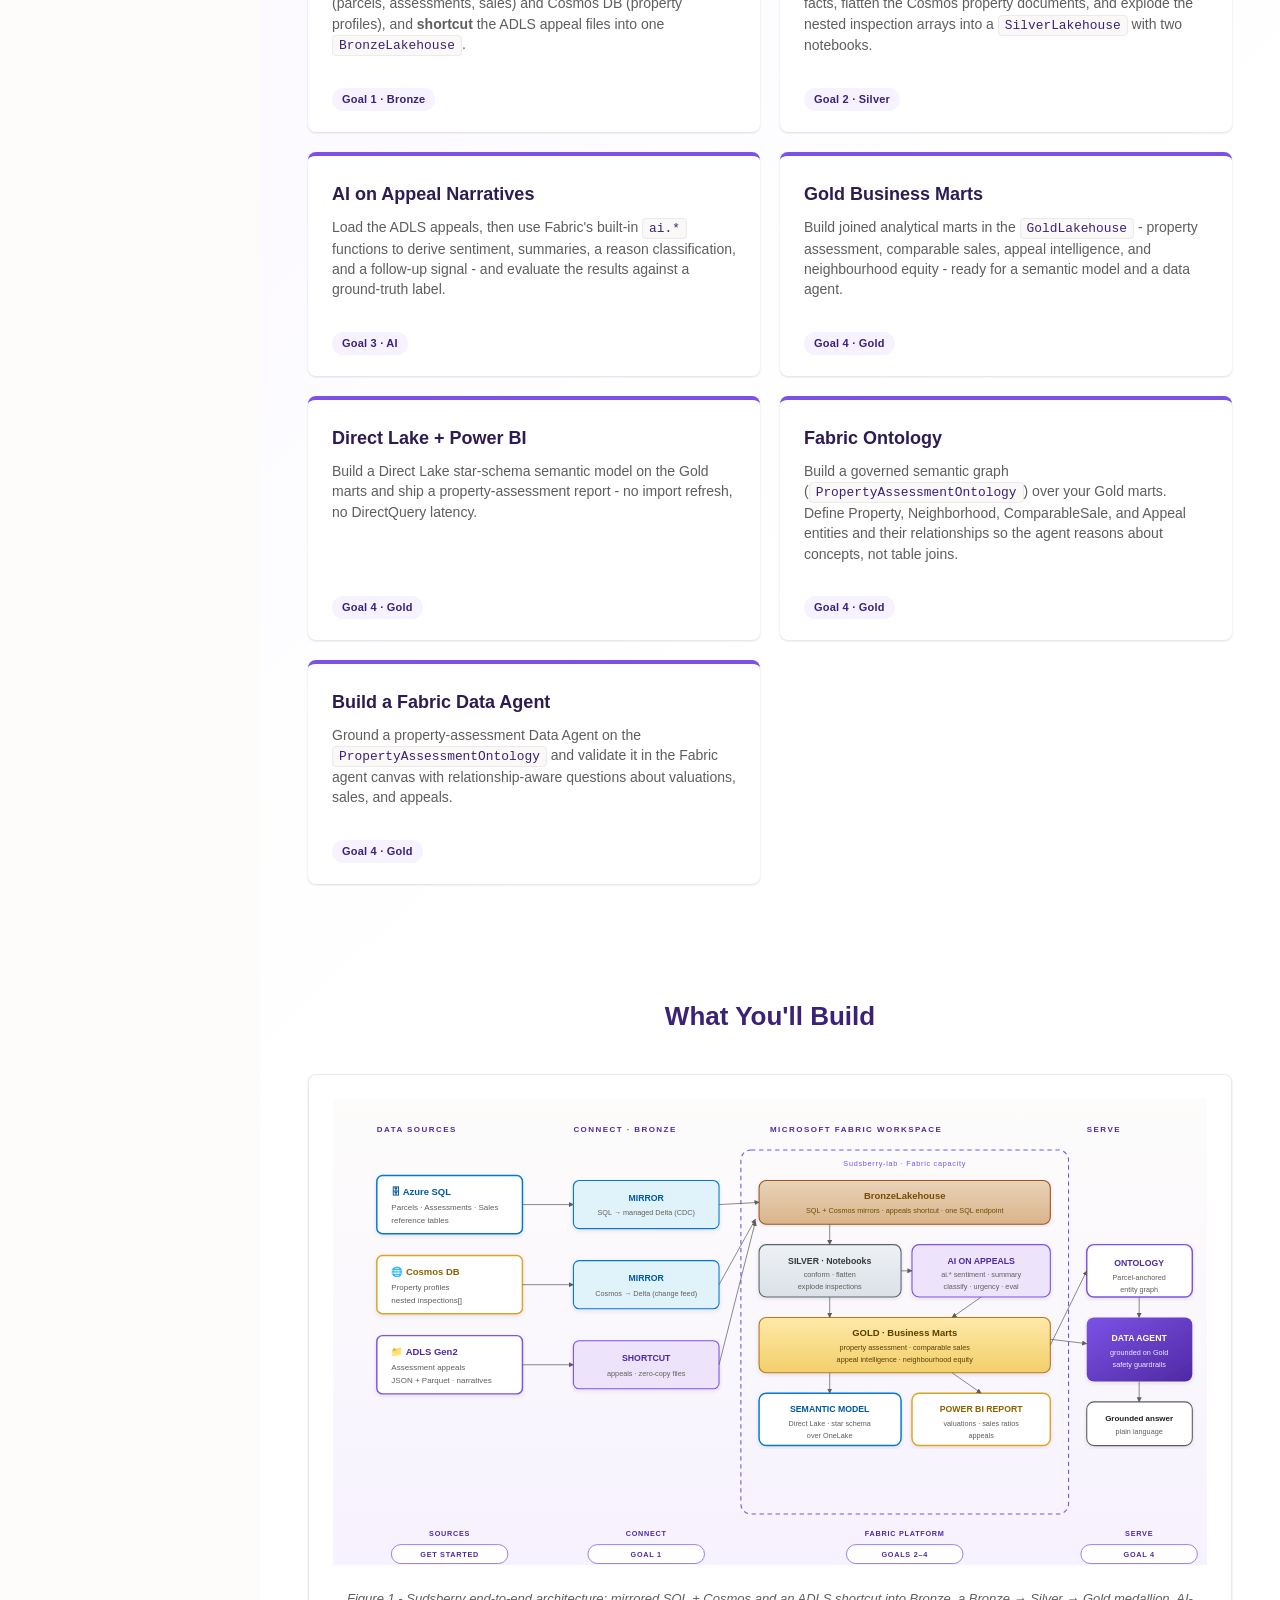
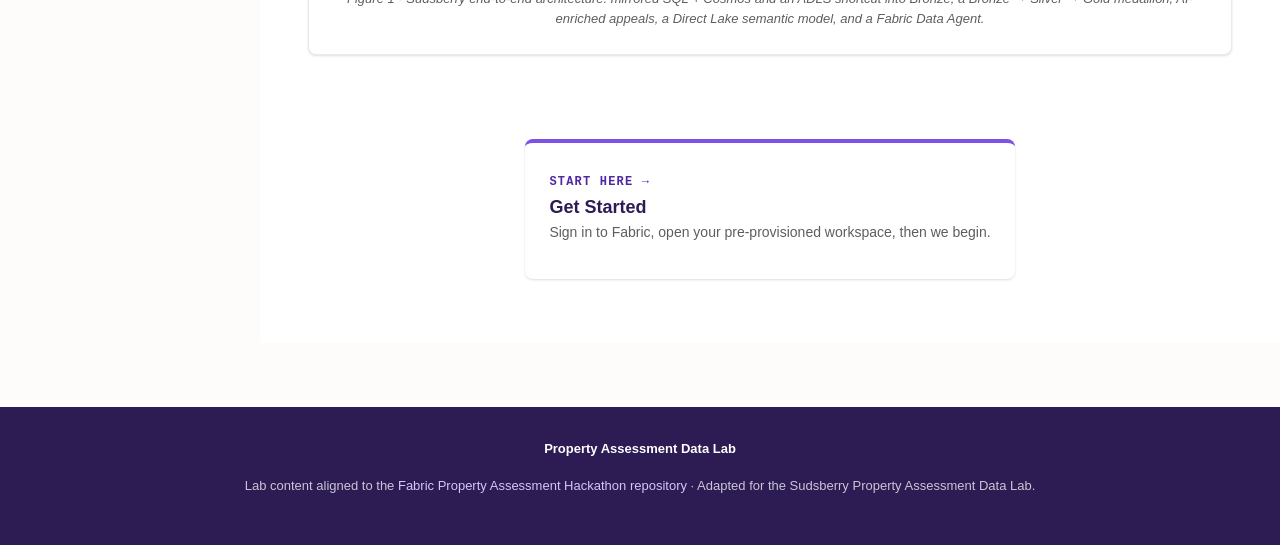
==== commit 4c3d1220: "Reword conform to transform in site text" ====
--- a/index.html
+++ b/index.html
@@ -51,7 +51,7 @@
             </div>
         </div>
         <p class="use-case-summary">
-            Across the lab, you'll <strong>connect</strong> three sources into a Bronze Lakehouse, <strong>transform</strong> them into conformed Silver dimensions and facts, <strong>apply AI</strong> to appeal narratives, and <strong>build Gold marts</strong> with a Direct Lake semantic model, a report, a Fabric ontology, and an ontology-grounded Data Agent.
+            Across the lab, you'll <strong>connect</strong> three sources into a Bronze Lakehouse, <strong>transform</strong> them into Silver dimensions and facts, <strong>apply AI</strong> to appeal narratives, and <strong>build Gold marts</strong> with a Direct Lake semantic model, a report, a Fabric ontology, and an ontology-grounded Data Agent.
         </p>
     </section>
 
@@ -99,7 +99,7 @@
         <a class="module-card" data-goals="silver" href="module-3-silver-transform.html">
             <h3 class="mc-title">Build the Silver Layer</h3>
             <p class="mc-desc">
-                Conform the mirrored SQL tables into typed dimensions and facts, flatten the Cosmos
+                Transform the mirrored SQL tables into typed dimensions and facts, flatten the Cosmos
                 property documents, and explode the nested inspection arrays into a
                 <code>SilverLakehouse</code> with two notebooks.
             </p>
--- a/assets/css/data-lab.css
+++ b/assets/css/data-lab.css
@@ -1,5 +1,5 @@
 /* =================================================================
-   UrbanPulse Data Lab Guide
+   Property Assessment Data Lab Guide
    Brand stylesheet
    ================================================================= */
 
